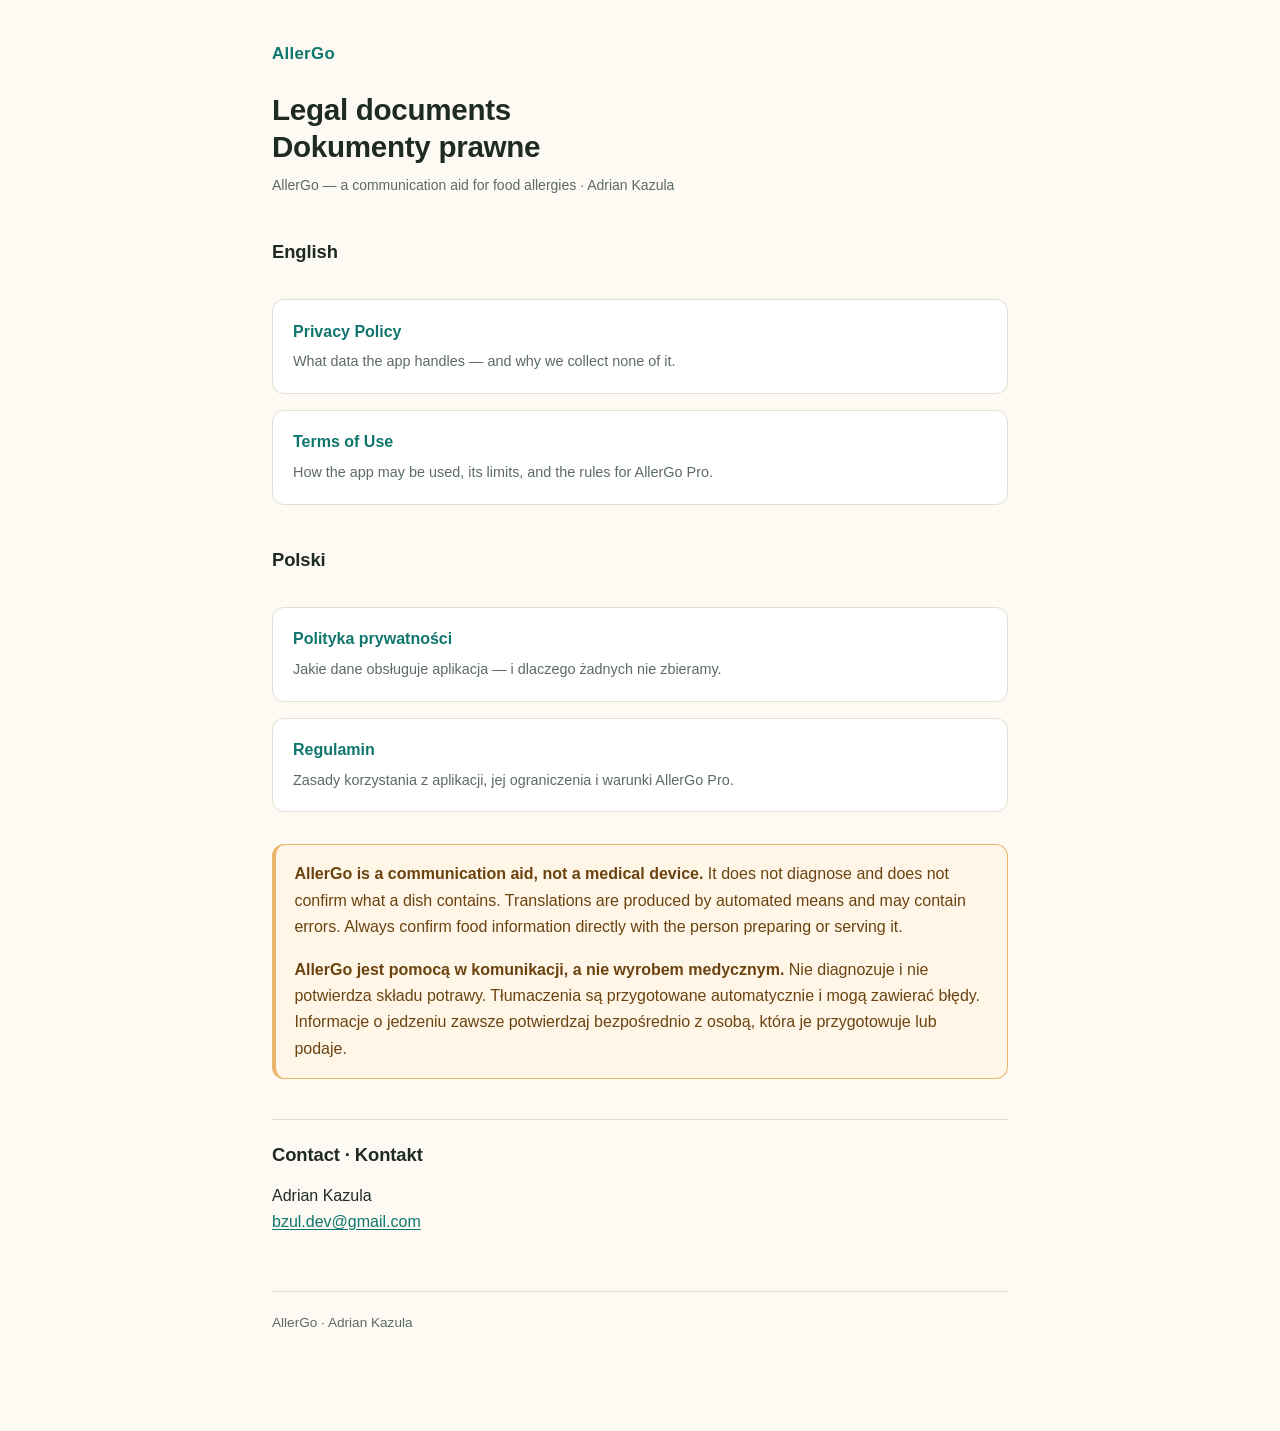
==== index.html @ d7d9f637 "Add AllerGo privacy policy and terms of use (PL + EN) Static legal documents for the AllerGo Android" ====
<!DOCTYPE html>
<html lang="en">
<head>
<meta charset="utf-8">
<meta name="viewport" content="width=device-width, initial-scale=1">
<title>AllerGo — Legal documents</title>
<meta name="description" content="Privacy policy and terms of use for the AllerGo mobile app, in English and Polish.">
<link rel="stylesheet" href="assets/style.css">
</head>
<body>

<header>
  <span class="brand">AllerGo</span>
  <h1>Legal documents<br>Dokumenty prawne</h1>
  <p class="meta">AllerGo — a communication aid for food allergies · Adrian Kazula</p>
</header>

<main>

<h2 style="border:0;padding:0;margin-top:1rem;">English</h2>
<div class="cards">
  <a class="card" href="privacy/">
    <strong>Privacy Policy</strong>
    <span>What data the app handles — and why we collect none of it.</span>
  </a>
  <a class="card" href="terms/">
    <strong>Terms of Use</strong>
    <span>How the app may be used, its limits, and the rules for AllerGo Pro.</span>
  </a>
</div>

<h2 style="border:0;padding:0;">Polski</h2>
<div class="cards">
  <a class="card" href="pl/privacy/">
    <strong>Polityka prywatności</strong>
    <span>Jakie dane obsługuje aplikacja — i dlaczego żadnych nie zbieramy.</span>
  </a>
  <a class="card" href="pl/terms/">
    <strong>Regulamin</strong>
    <span>Zasady korzystania z aplikacji, jej ograniczenia i warunki AllerGo Pro.</span>
  </a>
</div>

<div class="callout">
  <p><strong>AllerGo is a communication aid, not a medical device.</strong> It does not diagnose and does not confirm what a dish contains. Translations are produced by automated means and may contain errors. Always confirm food information directly with the person preparing or serving it.</p>
  <p><strong>AllerGo jest pomocą w komunikacji, a nie wyrobem medycznym.</strong> Nie diagnozuje i nie potwierdza składu potrawy. Tłumaczenia są przygotowane automatycznie i mogą zawierać błędy. Informacje o jedzeniu zawsze potwierdzaj bezpośrednio z osobą, która je przygotowuje lub podaje.</p>
</div>

<h2>Contact · Kontakt</h2>
<p>Adrian Kazula<br>
<a href="mailto:bzul.dev@gmail.com">bzul.dev@gmail.com</a></p>

</main>

<footer>
  <p>AllerGo · Adrian Kazula</p>
</footer>

</body>
</html>
---- assets/style.css ----
:root {
  --bg: #fdfaf4;
  --surface: #ffffff;
  --text: #1f2a24;
  --muted: #5c6b63;
  --accent: #0f766e;
  --accent-soft: #e6f4f1;
  --border: #e2ded3;
  --warn-bg: #fff6e8;
  --warn-border: #e8b56a;
  --warn-text: #6b4310;
  --radius: 12px;
  --maxw: 46rem;
}

@media (prefers-color-scheme: dark) {
  :root {
    --bg: #14181a;
    --surface: #1b2124;
    --text: #e8eae7;
    --muted: #9daaa3;
    --accent: #5eead4;
    --accent-soft: #14312d;
    --border: #2c3538;
    --warn-bg: #2e2312;
    --warn-border: #8a6224;
    --warn-text: #f0d3a0;
  }
}

* { box-sizing: border-box; }

body {
  margin: 0;
  padding: 2.5rem 1.25rem 5rem;
  background: var(--bg);
  color: var(--text);
  font-family: -apple-system, BlinkMacSystemFont, "Segoe UI", Roboto, "Helvetica Neue", Arial, sans-serif;
  font-size: 1rem;
  line-height: 1.65;
  -webkit-text-size-adjust: 100%;
}

main, header, footer { max-width: var(--maxw); margin: 0 auto; }

header { margin-bottom: 2.5rem; }

.brand {
  display: inline-block;
  font-weight: 700;
  font-size: 1.05rem;
  letter-spacing: .02em;
  color: var(--accent);
  text-decoration: none;
  margin-bottom: 1.5rem;
}

h1 {
  font-size: 1.85rem;
  line-height: 1.25;
  margin: 0 0 .5rem;
  letter-spacing: -.01em;
}

h2 {
  font-size: 1.15rem;
  margin: 2.5rem 0 .75rem;
  padding-top: 1.25rem;
  border-top: 1px solid var(--border);
  letter-spacing: -.005em;
}

h3 { font-size: 1rem; margin: 1.5rem 0 .5rem; }

p, ul, ol { margin: 0 0 1rem; }
ul, ol { padding-left: 1.35rem; }
li { margin-bottom: .4rem; }

a { color: var(--accent); text-underline-offset: .15em; }

.meta {
  color: var(--muted);
  font-size: .875rem;
  margin: 0;
}

.langbar {
  display: flex;
  flex-wrap: wrap;
  gap: .5rem;
  margin-top: 1.25rem;
}

.langbar a {
  display: inline-block;
  padding: .3rem .75rem;
  border: 1px solid var(--border);
  border-radius: 999px;
  background: var(--surface);
  font-size: .85rem;
  text-decoration: none;
  color: var(--muted);
}

.langbar a[aria-current="true"] {
  background: var(--accent-soft);
  border-color: var(--accent);
  color: var(--accent);
  font-weight: 600;
}

.callout {
  background: var(--warn-bg);
  border: 1px solid var(--warn-border);
  border-left-width: 4px;
  border-radius: var(--radius);
  padding: 1rem 1.15rem;
  margin: 1.5rem 0;
  color: var(--warn-text);
}

.callout p:last-child, .summary p:last-child, .summary ul:last-child { margin-bottom: 0; }
.callout strong { color: inherit; }

.summary {
  background: var(--accent-soft);
  border: 1px solid var(--border);
  border-radius: var(--radius);
  padding: 1rem 1.15rem;
  margin: 1.5rem 0 2rem;
}

.summary h2 {
  border: 0;
  padding: 0;
  margin: 0 0 .5rem;
  font-size: 1rem;
}

.cards { display: grid; gap: 1rem; margin: 2rem 0; }

.card {
  display: block;
  padding: 1.15rem 1.25rem;
  border: 1px solid var(--border);
  border-radius: var(--radius);
  background: var(--surface);
  text-decoration: none;
  color: inherit;
}

.card strong { display: block; color: var(--accent); margin-bottom: .2rem; }
.card span { color: var(--muted); font-size: .9rem; }

footer {
  margin-top: 3.5rem;
  padding-top: 1.25rem;
  border-top: 1px solid var(--border);
  color: var(--muted);
  font-size: .85rem;
}

footer a { color: var(--muted); }

@media (max-width: 30rem) {
  body { padding: 1.75rem 1rem 4rem; }
  h1 { font-size: 1.5rem; }
}
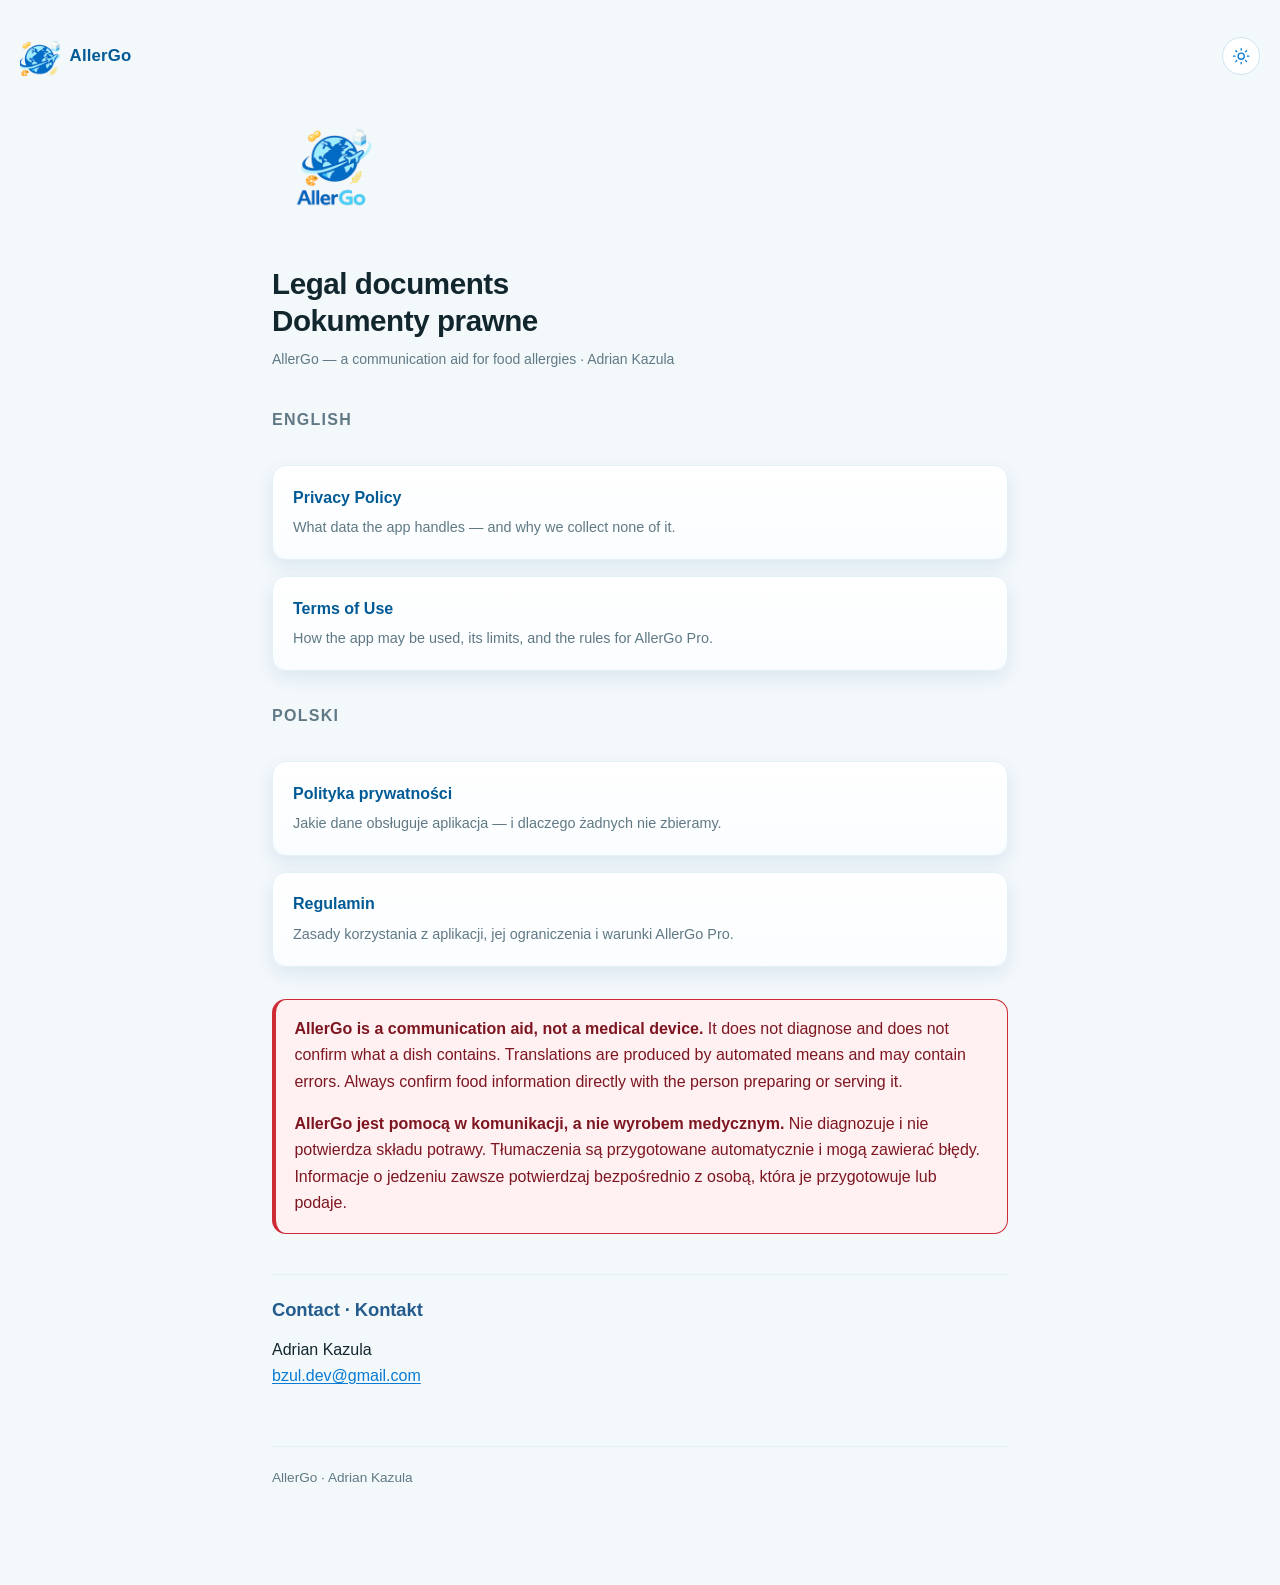
==== commit 0cbf9ccd: "Match app branding: blue palette, logo, light/dark toggle - Recolour to the app's palette (#087bd4 p" ====
--- a/index.html
+++ b/index.html
@@ -6,18 +6,27 @@
 <title>AllerGo — Legal documents</title>
 <meta name="description" content="Privacy policy and terms of use for the AllerGo mobile app, in English and Polish.">
 <link rel="stylesheet" href="assets/style.css">
+<script>(function(){try{var t=localStorage.getItem('allergo-theme');if(t==='dark'||t==='light')document.documentElement.setAttribute('data-theme',t);}catch(e){}})();</script>
 </head>
 <body>
 
+<div class="topbar">
+  <span class="brand"><img src="assets/allergo-mark.png" alt="" width="40" height="40">AllerGo</span>
+  <button class="theme-toggle" type="button" aria-label="Toggle theme">
+    <svg class="icon-sun" viewBox="0 0 24 24" aria-hidden="true"><circle cx="12" cy="12" r="4"/><path d="M12 2v2M12 20v2M4.9 4.9l1.4 1.4M17.7 17.7l1.4 1.4M2 12h2M20 12h2M4.9 19.1l1.4-1.4M17.7 6.3l1.4-1.4"/></svg>
+    <svg class="icon-moon" viewBox="0 0 24 24" aria-hidden="true"><path d="M21 12.8A9 9 0 1 1 11.2 3a7 7 0 0 0 9.8 9.8z"/></svg>
+  </button>
+</div>
+
 <header>
-  <span class="brand">AllerGo</span>
+  <img class="hero-logo" src="assets/allergo-logo.png" alt="AllerGo" width="150" height="150">
   <h1>Legal documents<br>Dokumenty prawne</h1>
   <p class="meta">AllerGo — a communication aid for food allergies · Adrian Kazula</p>
 </header>
 
 <main>
 
-<h2 style="border:0;padding:0;margin-top:1rem;">English</h2>
+<h2 class="section-label">English</h2>
 <div class="cards">
   <a class="card" href="privacy/">
     <strong>Privacy Policy</strong>
@@ -29,7 +38,7 @@
   </a>
 </div>
 
-<h2 style="border:0;padding:0;">Polski</h2>
+<h2 class="section-label">Polski</h2>
 <div class="cards">
   <a class="card" href="pl/privacy/">
     <strong>Polityka prywatności</strong>
@@ -56,5 +65,6 @@
   <p>AllerGo · Adrian Kazula</p>
 </footer>
 
+<script src="assets/theme.js"></script>
 </body>
 </html>
--- a/assets/style.css
+++ b/assets/style.css
@@ -1,38 +1,79 @@
+/* AllerGo — legal documents.
+   Palette mirrors the app: _ink #12262e, _cream #f3f8fb, primary #087bd4,
+   onboarding #005a96, cyan #8eeaff, danger #ce2b37. */
+
 :root {
-  --bg: #fdfaf4;
+  --bg: #f3f8fb;
+  --bg-tint: #edf7fd;
   --surface: #ffffff;
-  --text: #1f2a24;
-  --muted: #5c6b63;
-  --accent: #0f766e;
-  --accent-soft: #e6f4f1;
-  --border: #e2ded3;
-  --warn-bg: #fff6e8;
-  --warn-border: #e8b56a;
-  --warn-text: #6b4310;
-  --radius: 12px;
+  --surface-alt: #fafdff;
+  --text: #12262e;
+  --muted: #607985;
+  --accent: #087bd4;
+  --accent-strong: #005a96;
+  --accent-ink: #245c8e;
+  --accent-soft: #e5f4fb;
+  --border: #e5f0f6;
+  --border-strong: #cfe4f1;
+  --shadow: 0 7px 18px rgba(0, 93, 148, .10);
+  --danger: #ce2b37;
+  --callout-bg: #fff1f2;
+  --callout-border: #ce2b37;
+  --callout-text: #7d1620;
+  --radius: 14px;
   --maxw: 46rem;
+  color-scheme: light;
 }
 
 @media (prefers-color-scheme: dark) {
-  :root {
-    --bg: #14181a;
-    --surface: #1b2124;
-    --text: #e8eae7;
-    --muted: #9daaa3;
-    --accent: #5eead4;
-    --accent-soft: #14312d;
-    --border: #2c3538;
-    --warn-bg: #2e2312;
-    --warn-border: #8a6224;
-    --warn-text: #f0d3a0;
+  :root:not([data-theme="light"]) {
+    --bg: #0c1a21;
+    --bg-tint: #112934;
+    --surface: #13242d;
+    --surface-alt: #162b35;
+    --text: #e6f1f6;
+    --muted: #93aab6;
+    --accent: #5cb8f7;
+    --accent-strong: #8eeaff;
+    --accent-ink: #a9d8f5;
+    --accent-soft: #11303f;
+    --border: #213d4a;
+    --border-strong: #2c4d5d;
+    --shadow: 0 7px 18px rgba(0, 0, 0, .35);
+    --danger: #ff8a94;
+    --callout-bg: #2c151a;
+    --callout-border: #b8434f;
+    --callout-text: #ffc9ce;
+    color-scheme: dark;
   }
+}
+
+:root[data-theme="dark"] {
+  --bg: #0c1a21;
+  --bg-tint: #112934;
+  --surface: #13242d;
+  --surface-alt: #162b35;
+  --text: #e6f1f6;
+  --muted: #93aab6;
+  --accent: #5cb8f7;
+  --accent-strong: #8eeaff;
+  --accent-ink: #a9d8f5;
+  --accent-soft: #11303f;
+  --border: #213d4a;
+  --border-strong: #2c4d5d;
+  --shadow: 0 7px 18px rgba(0, 0, 0, .35);
+  --danger: #ff8a94;
+  --callout-bg: #2c151a;
+  --callout-border: #b8434f;
+  --callout-text: #ffc9ce;
+  color-scheme: dark;
 }
 
 * { box-sizing: border-box; }
 
 body {
   margin: 0;
-  padding: 2.5rem 1.25rem 5rem;
+  padding: 2.25rem 1.25rem 5rem;
   background: var(--bg);
   color: var(--text);
   font-family: -apple-system, BlinkMacSystemFont, "Segoe UI", Roboto, "Helvetica Neue", Arial, sans-serif;
@@ -43,23 +84,73 @@
 
 main, header, footer { max-width: var(--maxw); margin: 0 auto; }
 
-header { margin-bottom: 2.5rem; }
+/* ---------- topbar ---------- */
+
+.topbar {
+  display: flex;
+  align-items: center;
+  justify-content: space-between;
+  gap: 1rem;
+  margin-bottom: 1.75rem;
+}
 
 .brand {
-  display: inline-block;
+  display: inline-flex;
+  align-items: center;
+  gap: .6rem;
   font-weight: 700;
   font-size: 1.05rem;
-  letter-spacing: .02em;
+  letter-spacing: .01em;
+  color: var(--accent-strong);
+  text-decoration: none;
+}
+
+.brand img {
+  width: 40px;
+  height: 40px;
+  display: block;
+  flex: none;
+}
+
+.theme-toggle {
+  display: inline-flex;
+  align-items: center;
+  justify-content: center;
+  width: 2.4rem;
+  height: 2.4rem;
+  flex: none;
+  padding: 0;
+  border: 1px solid var(--border-strong);
+  border-radius: 999px;
+  background: var(--surface);
   color: var(--accent);
-  text-decoration: none;
-  margin-bottom: 1.5rem;
-}
+  cursor: pointer;
+  line-height: 0;
+  transition: background .15s ease, border-color .15s ease;
+}
+
+.theme-toggle:hover { background: var(--accent-soft); border-color: var(--accent); }
+.theme-toggle:focus-visible { outline: 2px solid var(--accent); outline-offset: 2px; }
+.theme-toggle svg { width: 1.15rem; height: 1.15rem; fill: none; stroke: currentColor; stroke-width: 1.7; stroke-linecap: round; stroke-linejoin: round; }
+.theme-toggle .icon-moon { display: none; }
+:root[data-theme="dark"] .theme-toggle .icon-sun { display: none; }
+:root[data-theme="dark"] .theme-toggle .icon-moon { display: block; }
+
+@media (prefers-color-scheme: dark) {
+  :root:not([data-theme="light"]) .theme-toggle .icon-sun { display: none; }
+  :root:not([data-theme="light"]) .theme-toggle .icon-moon { display: block; }
+}
+
+/* ---------- headings ---------- */
+
+header { margin-bottom: 2.25rem; }
 
 h1 {
   font-size: 1.85rem;
   line-height: 1.25;
   margin: 0 0 .5rem;
-  letter-spacing: -.01em;
+  letter-spacing: -.015em;
+  color: var(--text);
 }
 
 h2 {
@@ -68,66 +159,68 @@
   padding-top: 1.25rem;
   border-top: 1px solid var(--border);
   letter-spacing: -.005em;
-}
-
-h3 { font-size: 1rem; margin: 1.5rem 0 .5rem; }
+  color: var(--accent-ink);
+}
+
+h3 { font-size: 1rem; margin: 1.5rem 0 .5rem; color: var(--accent-ink); }
 
 p, ul, ol { margin: 0 0 1rem; }
 ul, ol { padding-left: 1.35rem; }
 li { margin-bottom: .4rem; }
+li::marker { color: var(--accent); }
 
 a { color: var(--accent); text-underline-offset: .15em; }
-
-.meta {
-  color: var(--muted);
-  font-size: .875rem;
-  margin: 0;
-}
-
-.langbar {
-  display: flex;
-  flex-wrap: wrap;
-  gap: .5rem;
-  margin-top: 1.25rem;
-}
+a:hover { color: var(--accent-strong); }
+
+.meta { color: var(--muted); font-size: .875rem; margin: 0; }
+
+/* ---------- language bar ---------- */
+
+.langbar { display: flex; flex-wrap: wrap; gap: .5rem; margin-top: 1.25rem; }
 
 .langbar a {
   display: inline-block;
-  padding: .3rem .75rem;
-  border: 1px solid var(--border);
+  padding: .3rem .85rem;
+  border: 1px solid var(--border-strong);
   border-radius: 999px;
   background: var(--surface);
   font-size: .85rem;
   text-decoration: none;
   color: var(--muted);
-}
+  transition: background .15s ease, color .15s ease;
+}
+
+.langbar a:hover { background: var(--accent-soft); color: var(--accent-strong); }
 
 .langbar a[aria-current="true"] {
   background: var(--accent-soft);
   border-color: var(--accent);
-  color: var(--accent);
+  color: var(--accent-strong);
   font-weight: 600;
 }
 
+/* ---------- blocks ---------- */
+
 .callout {
-  background: var(--warn-bg);
-  border: 1px solid var(--warn-border);
+  background: var(--callout-bg);
+  border: 1px solid var(--callout-border);
   border-left-width: 4px;
   border-radius: var(--radius);
   padding: 1rem 1.15rem;
   margin: 1.5rem 0;
-  color: var(--warn-text);
-}
-
+  color: var(--callout-text);
+}
+
+.callout a { color: inherit; }
 .callout p:last-child, .summary p:last-child, .summary ul:last-child { margin-bottom: 0; }
-.callout strong { color: inherit; }
 
 .summary {
-  background: var(--accent-soft);
-  border: 1px solid var(--border);
+  background: var(--bg-tint);
+  border: 1px solid var(--border-strong);
   border-radius: var(--radius);
-  padding: 1rem 1.15rem;
+  padding: 1.1rem 1.25rem;
   margin: 1.5rem 0 2rem;
+  box-shadow: var(--shadow);
 }
 
 .summary h2 {
@@ -135,7 +228,10 @@
   padding: 0;
   margin: 0 0 .5rem;
   font-size: 1rem;
-}
+  color: var(--accent-strong);
+}
+
+.summary li::marker { color: var(--accent); }
 
 .cards { display: grid; gap: 1rem; margin: 2rem 0; }
 
@@ -144,13 +240,33 @@
   padding: 1.15rem 1.25rem;
   border: 1px solid var(--border);
   border-radius: var(--radius);
-  background: var(--surface);
+  background: linear-gradient(180deg, var(--surface), var(--surface-alt));
+  box-shadow: var(--shadow);
   text-decoration: none;
   color: inherit;
-}
-
-.card strong { display: block; color: var(--accent); margin-bottom: .2rem; }
+  transition: border-color .15s ease, transform .15s ease;
+}
+
+.card:hover { border-color: var(--accent); transform: translateY(-1px); }
+.card strong { display: block; color: var(--accent-strong); margin-bottom: .2rem; }
 .card span { color: var(--muted); font-size: .9rem; }
+
+.hero-logo {
+  display: block;
+  width: 150px;
+  height: 150px;
+  margin: 0 0 .75rem -12px;
+}
+
+.section-label {
+  border: 0;
+  padding: 0;
+  margin: 2rem 0 .25rem;
+  font-size: 1rem;
+  color: var(--muted);
+  text-transform: uppercase;
+  letter-spacing: .08em;
+}
 
 footer {
   margin-top: 3.5rem;
@@ -161,8 +277,10 @@
 }
 
 footer a { color: var(--muted); }
+footer a:hover { color: var(--accent); }
 
 @media (max-width: 30rem) {
-  body { padding: 1.75rem 1rem 4rem; }
+  body { padding: 1.5rem 1rem 4rem; }
   h1 { font-size: 1.5rem; }
-}
+  .brand img { width: 34px; height: 34px; }
+}
